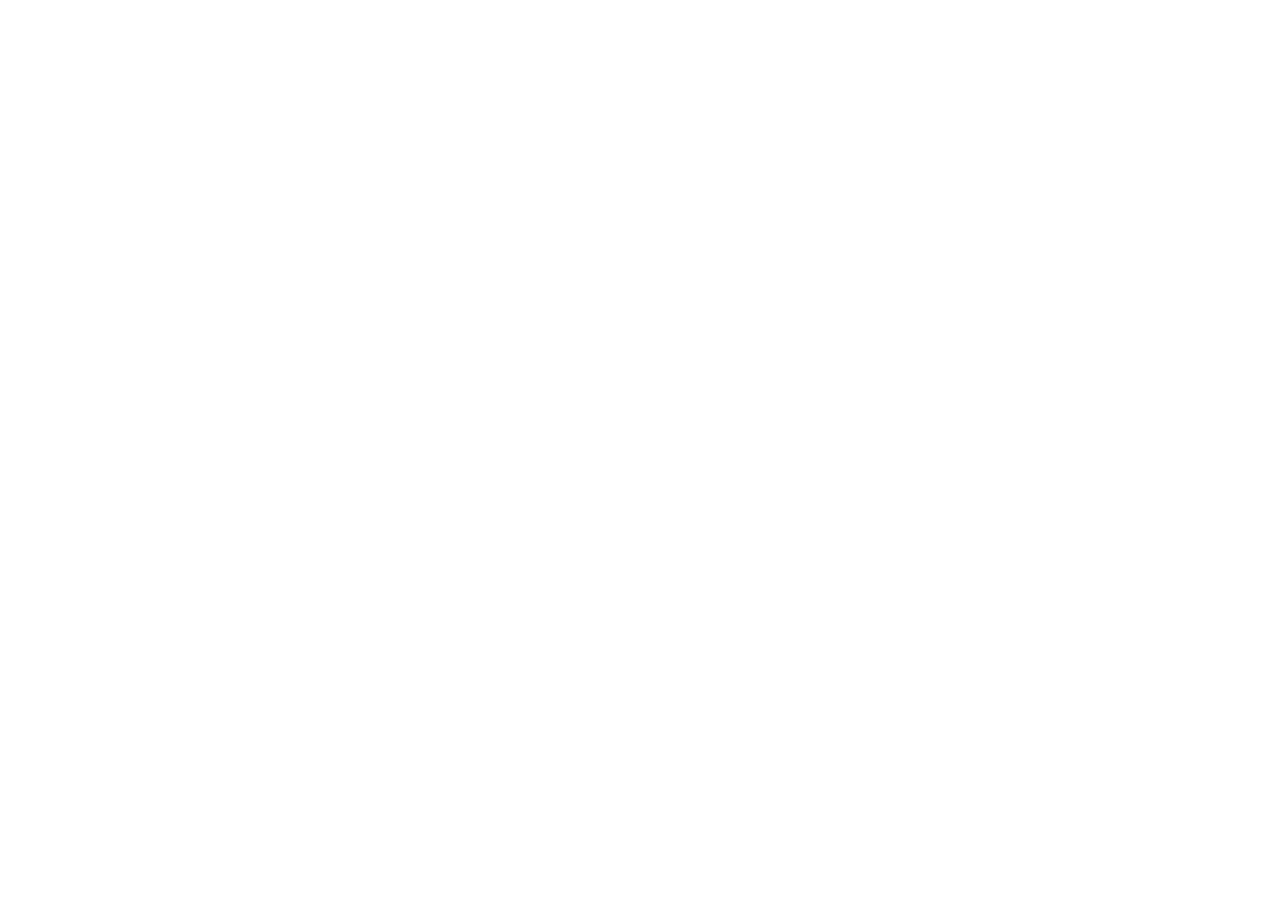
==== grid2d/index.html @ da7d32dd "gameoflife demo" ====
<!DOCTYPE html>
<html lang="en">
  <head>
    <meta charset="utf-8" />
    <meta name="viewport" content="width=device-width, initial-scale=1.0">

    <title>Sketch</title>

    <link rel="stylesheet" type="text/css" href="style.css">

    <!-- Linking to the main p5.js library, which allows your code to use all 
       p5 functions. Using this version while developing your code allows p5 
       to provide more Friendly Error Messages if you mess something up...-->
    <script src="libraries/p5.js"></script>

    <!-- Once your project is working completely, you can comment out the link
       to p5.js above, and instead link to this minified version. The minified
       version takes less space, and turns off Friendly Error Messages. This 
       increases the speed of your program quite dramatically in some cases.-->
    <!-- <script src="libraries/p5.min.js"></script> -->

    <script src="libraries/p5.sound.min.js"></script>
  </head>

  <body>
    <script src="sketch.js"></script>
  </body>
</html>
---- grid2d/style.css ----
html, body {
  margin: 0;
  padding: 0;
}

canvas {
  display: block;
}
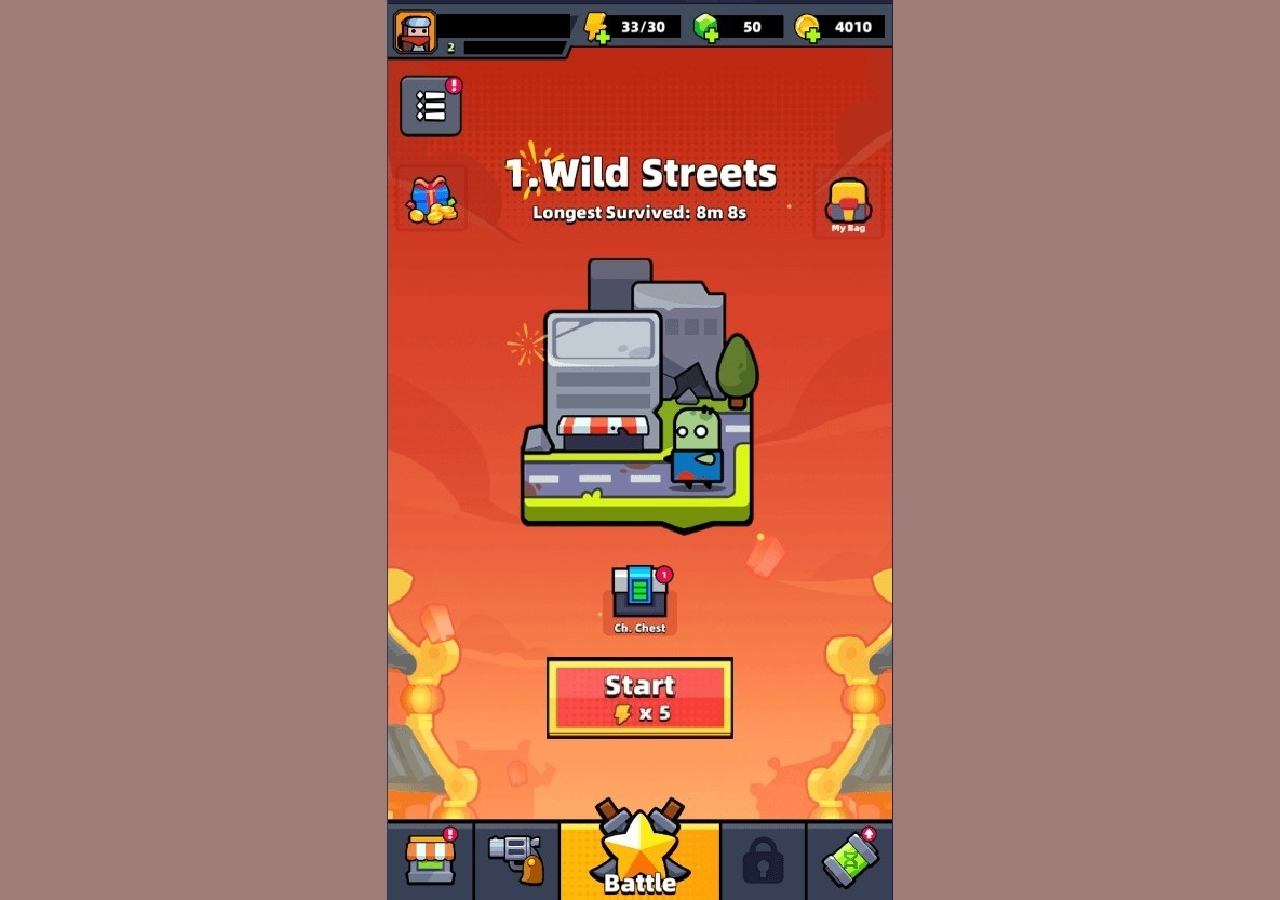
==== commit dd190e6f: "finish mainscreen and make starting for prepare phase" ====
--- a/grid2d/index.html
+++ b/grid2d/index.html
@@ -24,5 +24,7 @@
 
   <body>
     <script src="sketch.js"></script>
+    <script src="mainscreen.js"></script>
+    <script src="prepare.js"></script>
   </body>
 </html>
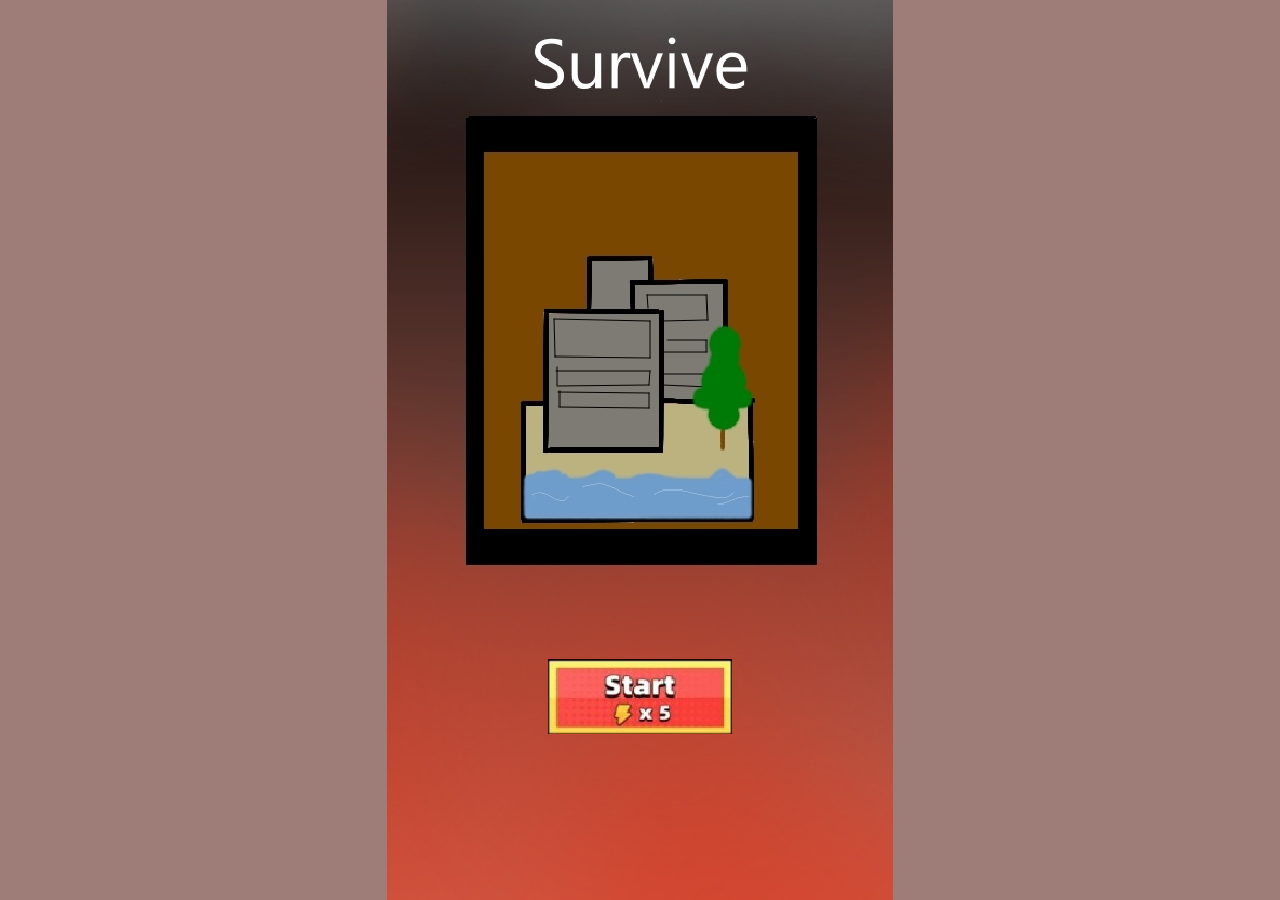
==== commit 490078da: "finish prepare, making startgame" ====
--- a/grid2d/index.html
+++ b/grid2d/index.html
@@ -26,5 +26,6 @@
     <script src="sketch.js"></script>
     <script src="mainscreen.js"></script>
     <script src="prepare.js"></script>
+    <script src="gamestart.js"></script>
   </body>
 </html>
